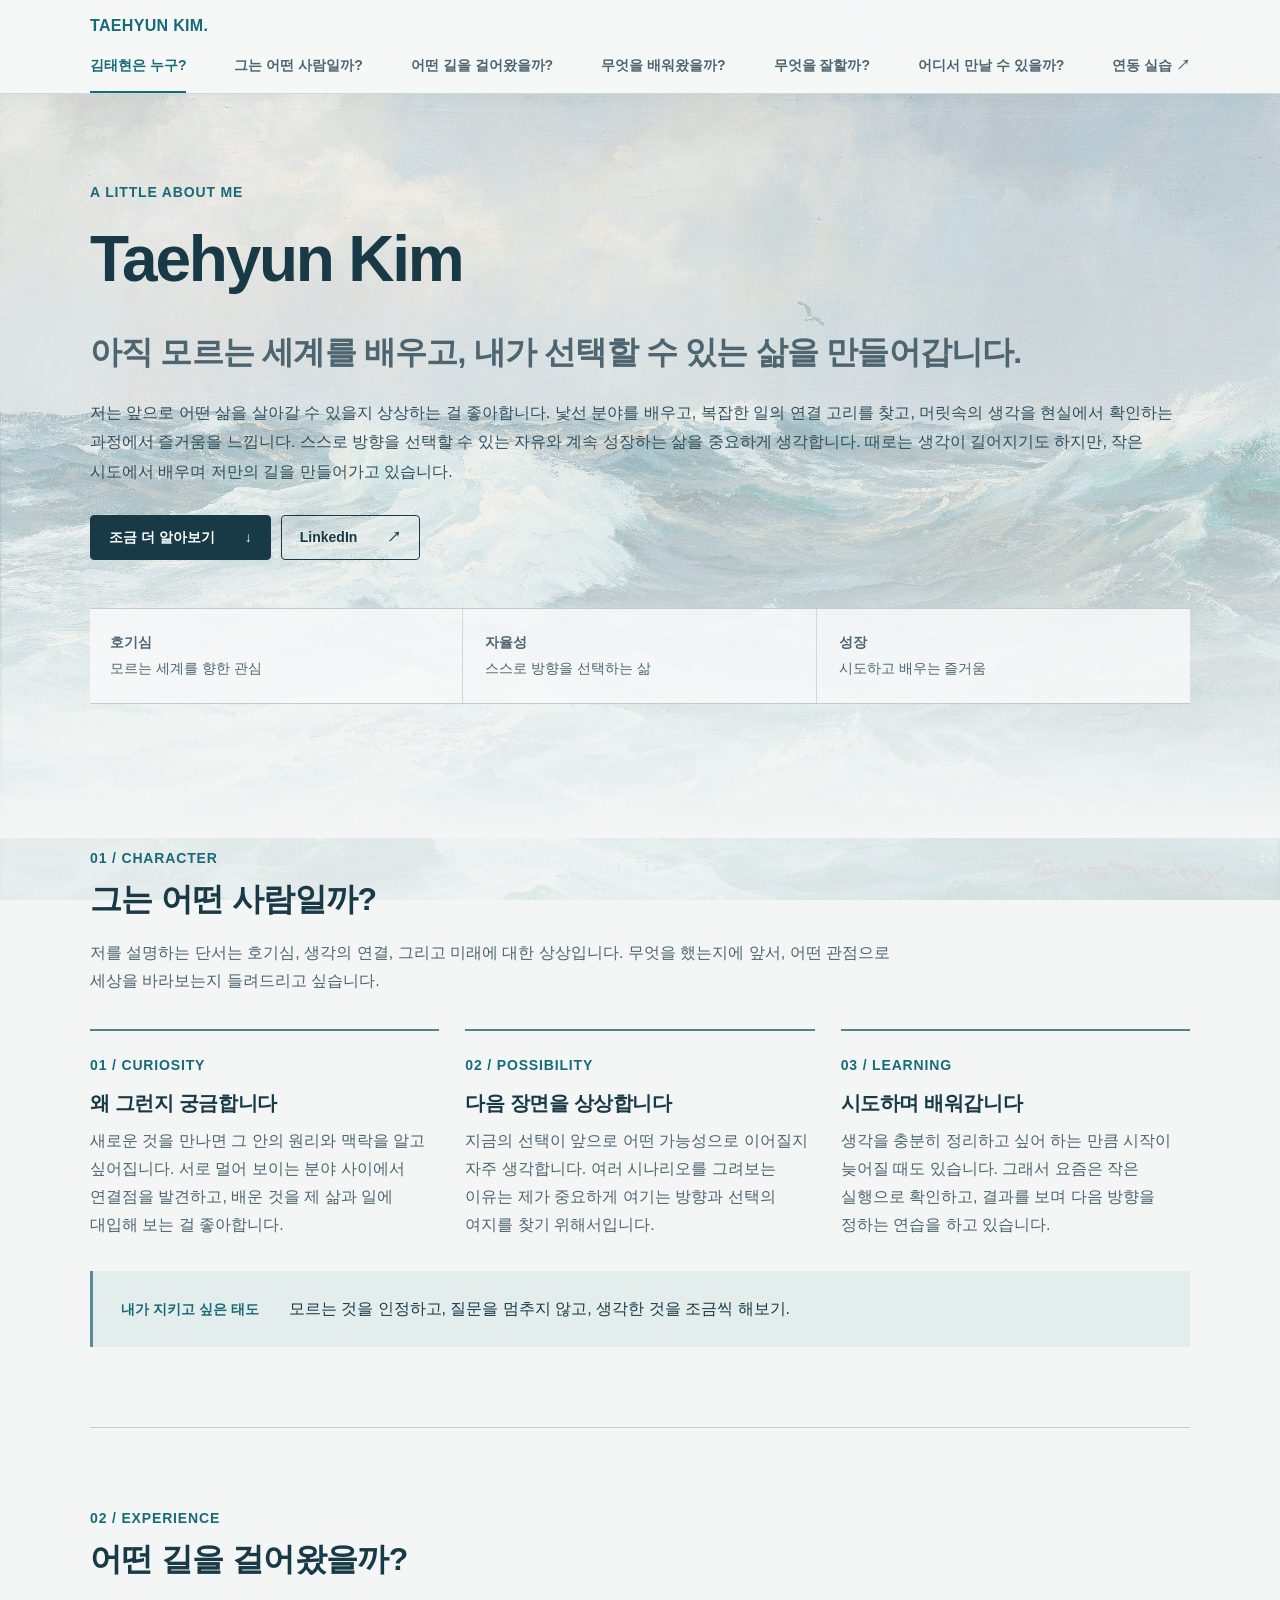
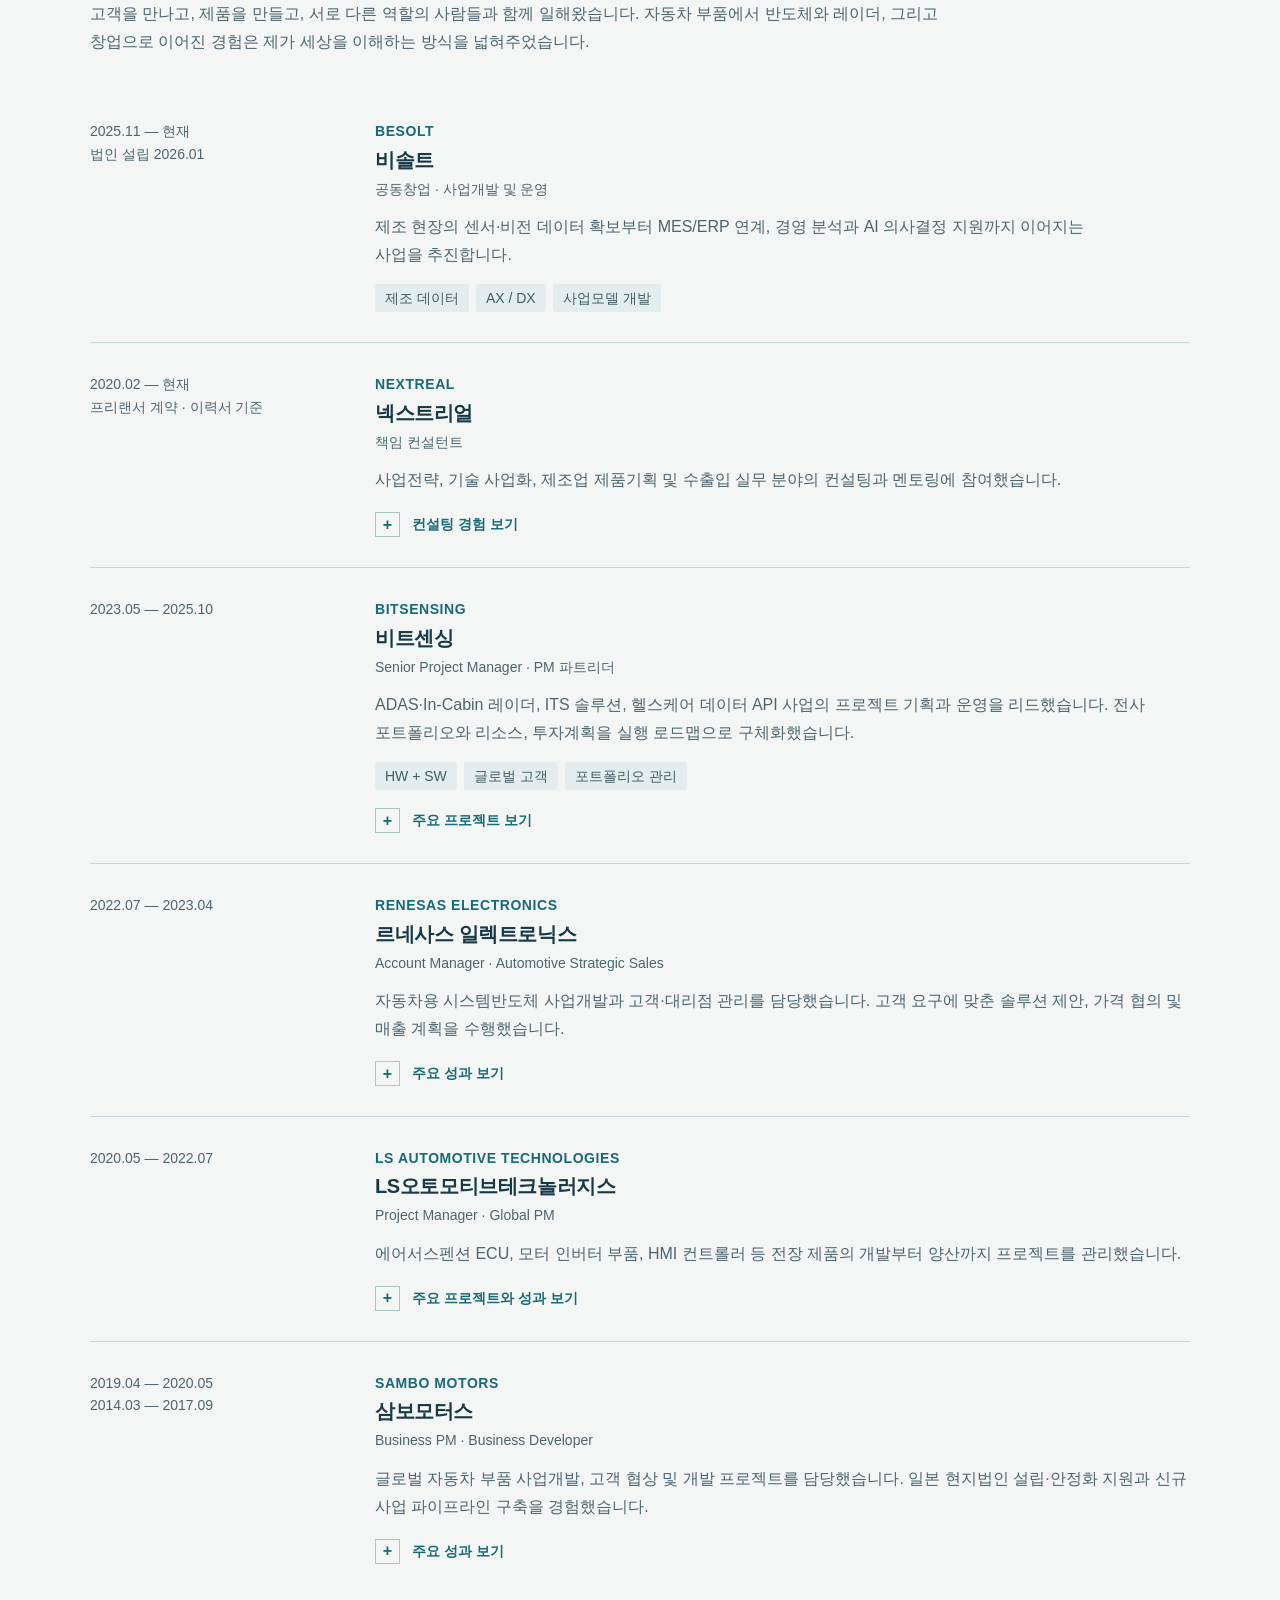
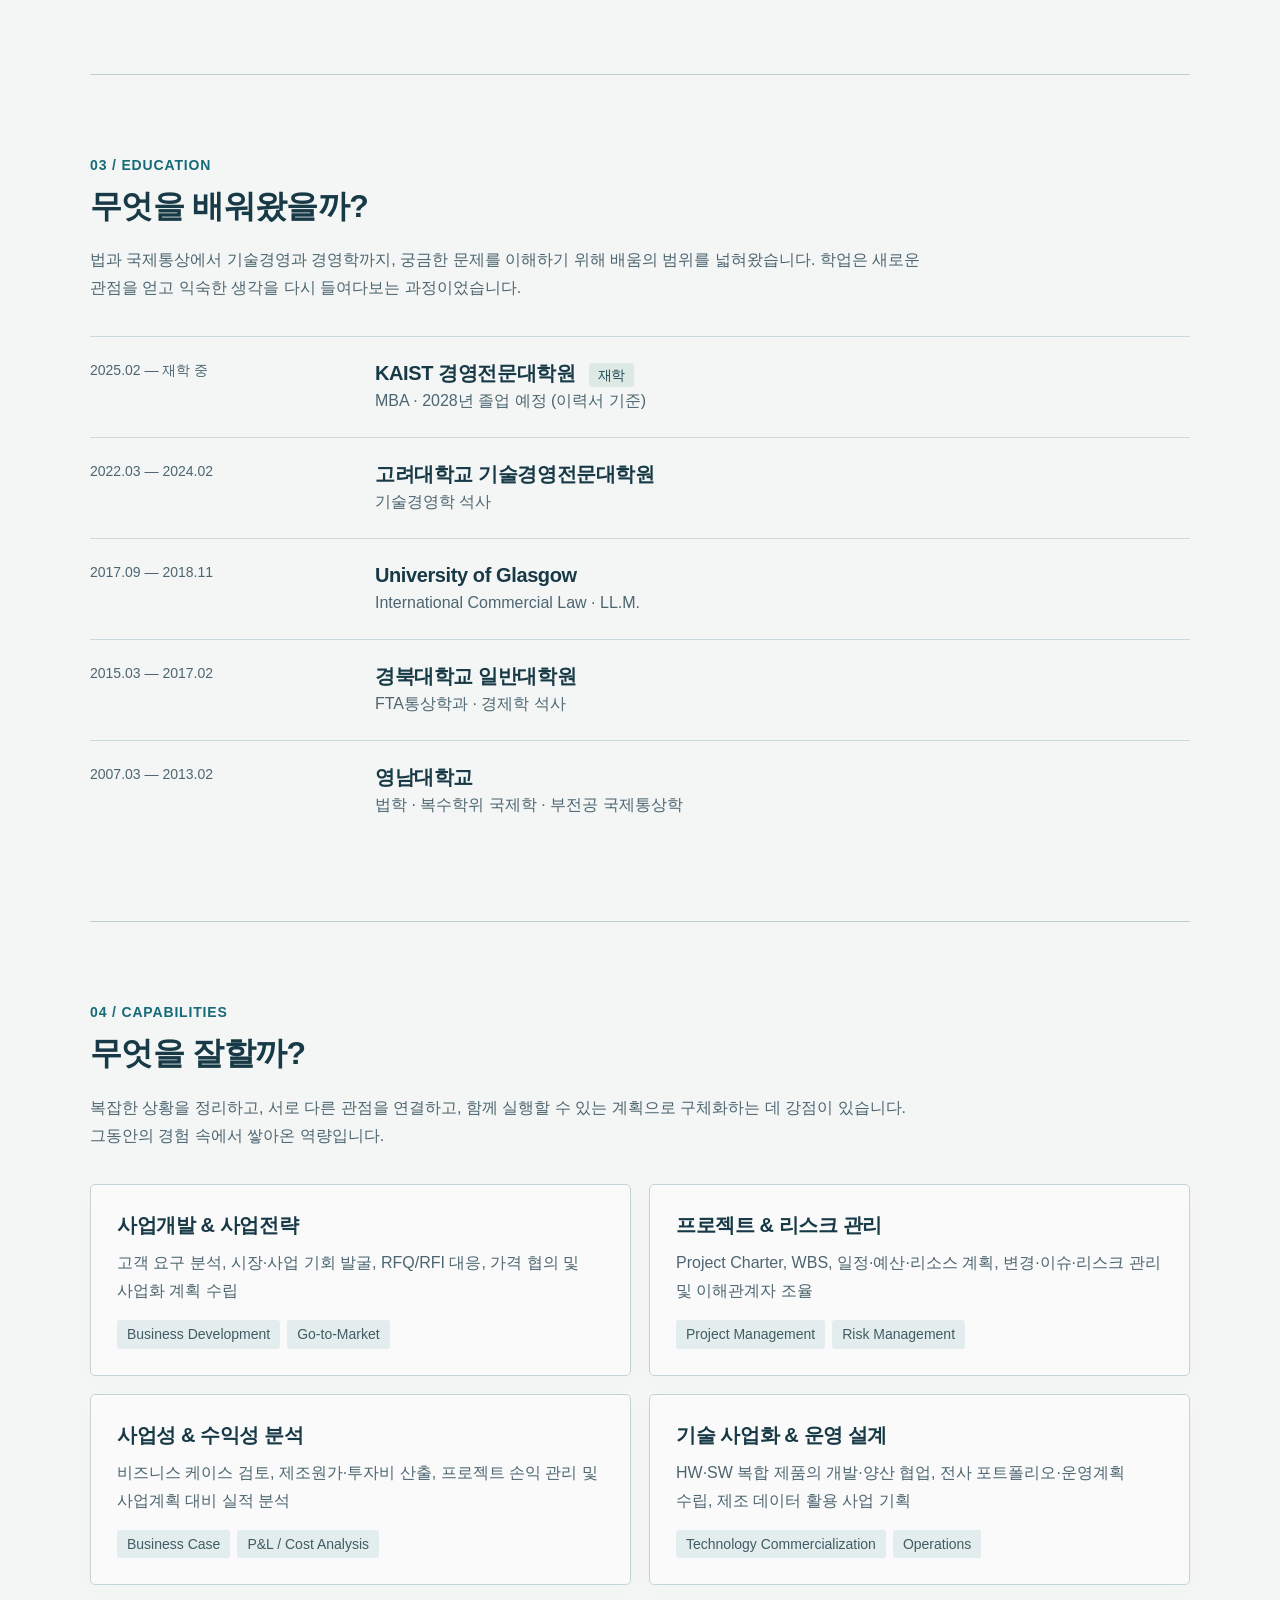
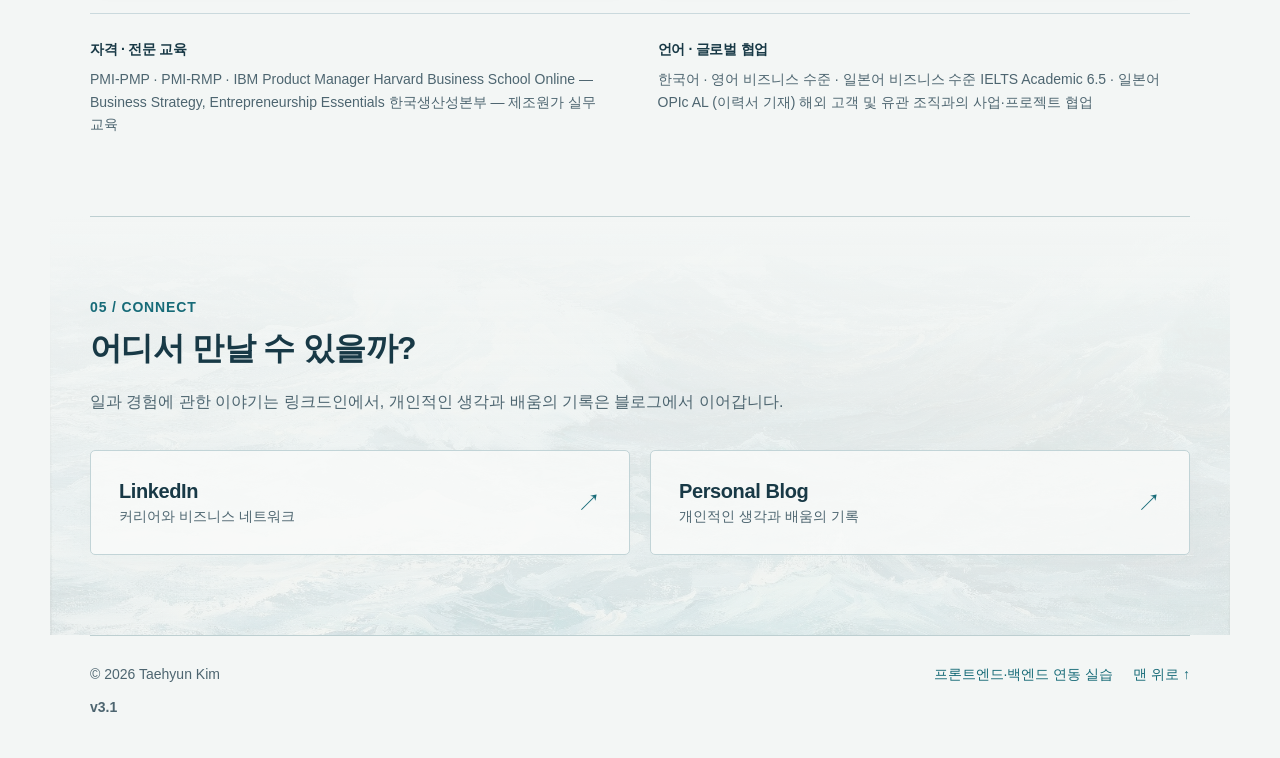
==== frontend/index.html @ 253024af "feat: 프로필 FastAPI 백엔드 + 소개/연동 프론트 2페이지" ====
<!doctype html>
<html lang="ko">
<head>
<meta charset="utf-8"><meta name="version" content="3.1"><meta name="viewport" content="width=device-width,initial-scale=1">
<title>Taehyun Kim | 나를 알아가는 이야기 · v3.1</title>
<meta name="description" content="김태현은 어떤 사람일까? 호기심과 가치관, 걸어온 길과 배움을 따라 알아가는 Taehyun Kim의 이야기.">
<style>
:root{--ink:#132c34;--muted:#52656c;--paper:#f9faf9;--line:#d6dfe0;--accent:#086c61;--lime:#d5f477;--header:82px}*{box-sizing:border-box}html{scroll-behavior:smooth;scroll-padding-top:calc(var(--header) + 25px)}body{margin:0;background:var(--paper);color:var(--ink);word-break:keep-all}a{color:inherit;text-decoration:none}a,button,summary{-webkit-tap-highlight-color:transparent}a:focus-visible,summary:focus-visible{outline:3px solid var(--accent);outline-offset:6px}p,h1,h2,h3{margin:0}p{color:var(--muted)}.wrap{max-width:1180px;margin:auto;padding:0 40px}.skip{position:fixed;left:15px;top:-90px;z-index:50;background:white;padding:12px}.skip:focus{top:12px}.top{position:sticky;top:0;z-index:20;background:rgba(249,250,249,.97);border-bottom:1px solid var(--line)}.nav-wrap{min-height:82px;display:flex;align-items:center;justify-content:space-between;gap:30px}.brand{white-space:nowrap}.brand span{color:var(--accent)}nav{display:flex;gap:25px}nav a{color:var(--muted);padding:25px 0;border-bottom:2px solid transparent}nav a:hover,nav a[aria-current]{color:var(--accent);border-color:var(--accent)}.eyebrow{text-transform:uppercase;color:var(--accent)}.hero{padding:82px 0 64px}.hero-grid{display:grid;grid-template-columns:1.5fr 1fr;gap:70px;align-items:center}.hero h1{margin:18px 0 7px}.english{color:var(--muted);}.intro{margin:30px 0 19px;max-width:680px}.intro strong{color:var(--accent);}.hero-copy{max-width:600px}.links{display:flex;gap:10px;flex-wrap:wrap;margin-top:30px}.button{display:inline-flex;align-items:center;justify-content:space-between;gap:30px;padding:11px 18px;border:1px solid var(--ink);border-radius:4px;transition:background .2s}.button.primary{background:var(--ink);color:white}.button:hover{background:var(--accent);color:white;border-color:var(--accent)}.profile-note{background:var(--ink);color:#fff;padding:34px 30px;border-radius:6px}.profile-note .eyebrow{color:var(--lime)}.profile-note h2{margin:24px 0 30px;}.focus-row{border-top:1px solid #38515a;padding:16px 0;display:grid;grid-template-columns:37px 1fr;gap:8px}.focus-row:last-child{padding-bottom:0}.focus-row small{color:var(--lime);}.focus-row b{}.focus-row p{color:#b8cbcf;margin-top:2px}.strip{display:grid;grid-template-columns:repeat(3,1fr);border-top:1px solid var(--line);border-bottom:1px solid var(--line);margin-top:65px}.strip div{padding:21px 22px;border-right:1px solid var(--line)}.strip div:first-child{padding-left:0}.strip div:last-child{border:0}.strip b{display:block}.strip span{color:var(--muted)}section.block{padding:72px 0;border-bottom:1px solid var(--line)}.section-head{display:grid;grid-template-columns:250px 1fr;gap:35px;margin-bottom:35px}.section-head h2{margin-top:6px}.section-head>p{align-self:end;max-width:650px}.traits{display:grid;grid-template-columns:repeat(3,1fr);gap:26px}.trait{border-top:2px solid var(--ink);padding-top:20px}.trait .number{color:var(--accent)}h3{}.trait h3{margin:10px 0}.trait p{}.principle{background:#eaf1ee;padding:24px 28px;margin-top:32px;display:flex;gap:30px;align-items:center;border-radius:4px}.principle b{white-space:nowrap;color:var(--accent)}.principle p{color:var(--ink)}.career{display:grid;grid-template-columns:250px 1fr;gap:35px;padding:30px 0;border-top:1px solid var(--line)}.career:first-of-type{border-top:0}.date{color:var(--muted)}.company-en{color:var(--accent);margin-bottom:3px}.role{color:var(--muted);margin:4px 0 13px}.career p{}.tags{display:flex;flex-wrap:wrap;gap:7px;margin:15px 0 0}.tag{background:#edf1f1;color:#425c63;padding:3px 10px;border-radius:3px}details{margin-top:18px}summary{cursor:pointer;list-style:none;color:var(--accent);display:flex;align-items:center;gap:12px;width:fit-content}summary::-webkit-details-marker{display:none}summary:before{content:'+';border:1px solid #abc7c0;width:23px;height:23px;display:inline-flex;align-items:center;justify-content:center;}details[open] summary:before{content:'−'}.detail-body{margin:16px 0 0;padding:18px 22px;border-left:2px solid #89ada4;background:#f0f4f3}.detail-body ul{margin:0;padding-left:20px}.detail-body li{color:var(--muted);margin:6px 0}.education{display:grid;grid-template-columns:250px 1fr;gap:35px;padding:22px 0;border-top:1px solid var(--line)}.education h3{}.education p{}.status{display:inline-block;vertical-align:middle;background:#e0eebf;color:#304c14;padding:1px 9px;margin-left:8px;border-radius:3px}.skills-grid{display:grid;grid-template-columns:repeat(2,1fr);gap:18px}.skill{padding:26px;border:1px solid var(--line);border-radius:5px;background:#fff}.skill h3{margin-bottom:10px}.skill p{}.credentials{margin-top:28px;padding-top:24px;border-top:1px solid var(--line);display:grid;grid-template-columns:1fr 1fr;gap:35px}.credentials h3{margin-bottom:8px}.credentials p{}.socials{display:grid;grid-template-columns:1fr 1fr;gap:20px}.social{padding:26px 28px;background:white;border:1px solid var(--line);border-radius:5px;display:flex;justify-content:space-between;align-items:center;gap:20px}.social:hover{border-color:var(--accent);background:#edf4f0}.social h3{}.social p{}.arrow{color:var(--accent)}footer{padding:27px 0 40px;color:var(--muted)}.foot{display:flex;justify-content:space-between;gap:20px}footer a{color:var(--accent)}
@media(max-width:850px){.wrap{padding:0 26px}.hero-grid{gap:28px;grid-template-columns:1.2fr 1fr}.profile-note{padding:25px}.section-head,.career,.education{grid-template-columns:185px 1fr;gap:25px}nav{gap:17px}.hero{padding-top:55px}.traits{gap:20px}}
@media(max-width:650px){:root{--header:119px}.wrap{padding:0 22px}.nav-wrap{display:block;padding-top:12px;min-height:110px}.brand{}nav{gap:0;justify-content:space-between;margin-top:2px}nav a{padding:16px 0 13px;white-space:nowrap}.hero{padding-top:43px;padding-bottom:20px}.hero-grid{grid-template-columns:1fr;gap:33px}.hero h1{}.english{}.intro{margin-top:23px}.hero-copy{}.profile-note{padding:26px}.profile-note h2{margin:14px 0 20px}.strip{margin-top:30px}.strip div{padding:15px 12px}.strip b{}.strip span{}.section-head{grid-template-columns:1fr;gap:17px;margin-bottom:30px}.section-head h2{}section.block{padding:48px 0}.traits,.skills-grid,.socials,.credentials{grid-template-columns:1fr}.traits{gap:26px}.trait{padding-top:15px}.principle{display:block;padding:22px}.principle p{margin-top:9px}.career,.education{grid-template-columns:1fr;gap:10px;padding:25px 0}.date{}.foot{display:block}.foot a{display:inline-block;margin-top:12px}.social{padding:23px}.credentials{gap:20px}}
@media(prefers-reduced-motion:reduce){html{scroll-behavior:auto}*{transition:none!important}}@media print{.top,.skip{display:none}.wrap{max-width:none;padding:0}.hero{padding:15px 0}.hero-grid{grid-template-columns:1.5fr 1fr}.profile-note{background:#edf1f1;color:var(--ink)}.profile-note p,.profile-note .eyebrow{color:var(--ink)}section.block{padding:30px 0}.career,.education,.trait,.skill{break-inside:avoid}.button{color:var(--ink)!important;background:white!important}body{}.strip{margin-top:25px}}

:root{--ink:#183946;--muted:#4d6570;--paper:#f3f6f5;--line:#cad9dd;--accent:#176b78;--lime:#d9ecea}
body{background:var(--paper);isolation:isolate}body:before{content:'';position:fixed;inset:0;z-index:-1;background:linear-gradient(90deg,rgba(243,246,245,.93),rgba(243,246,245,.86)),url([data-uri]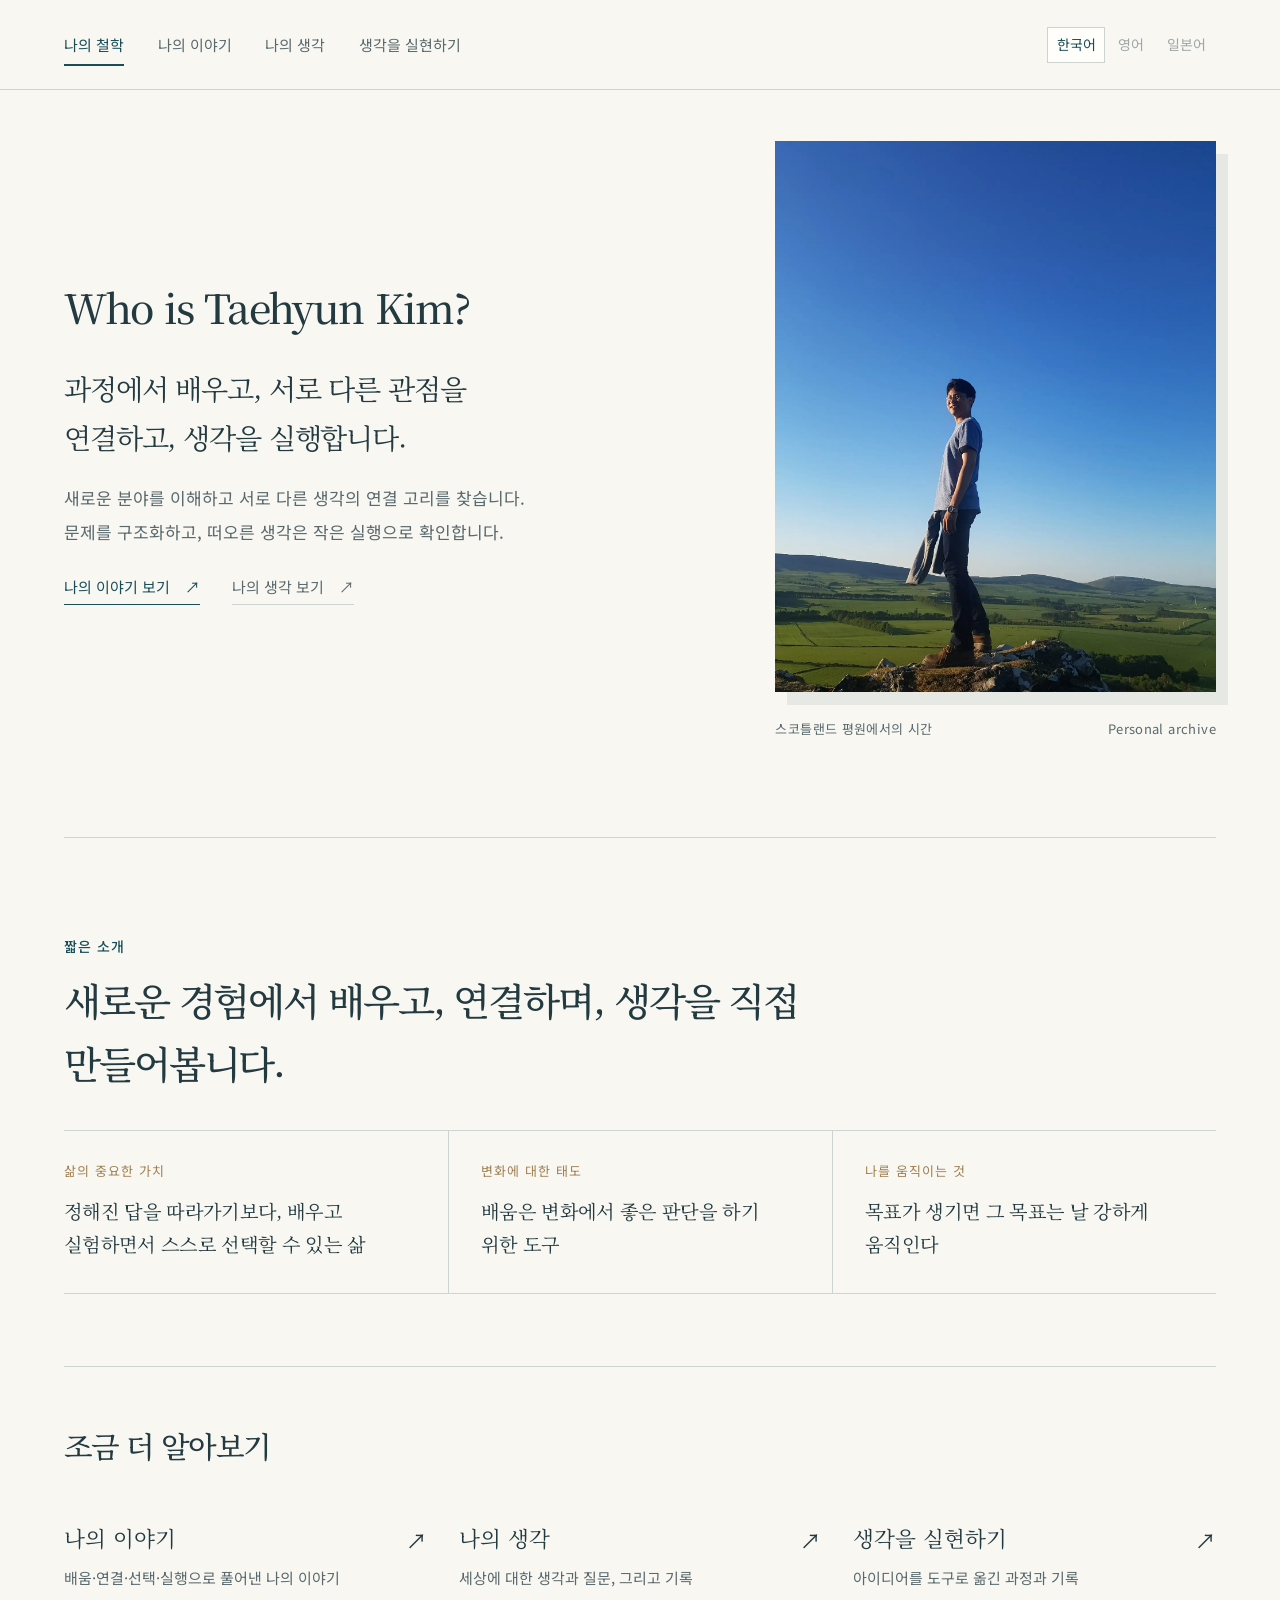
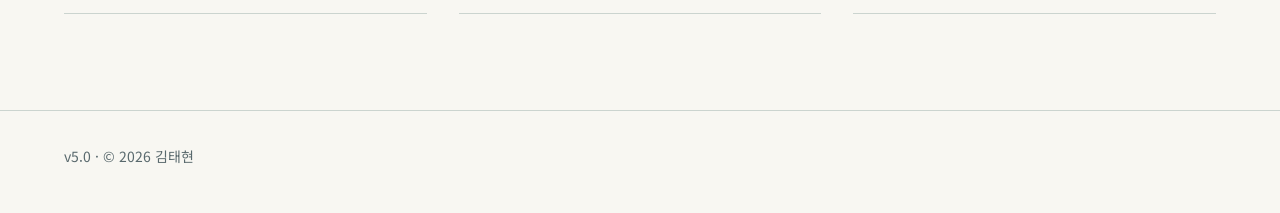
